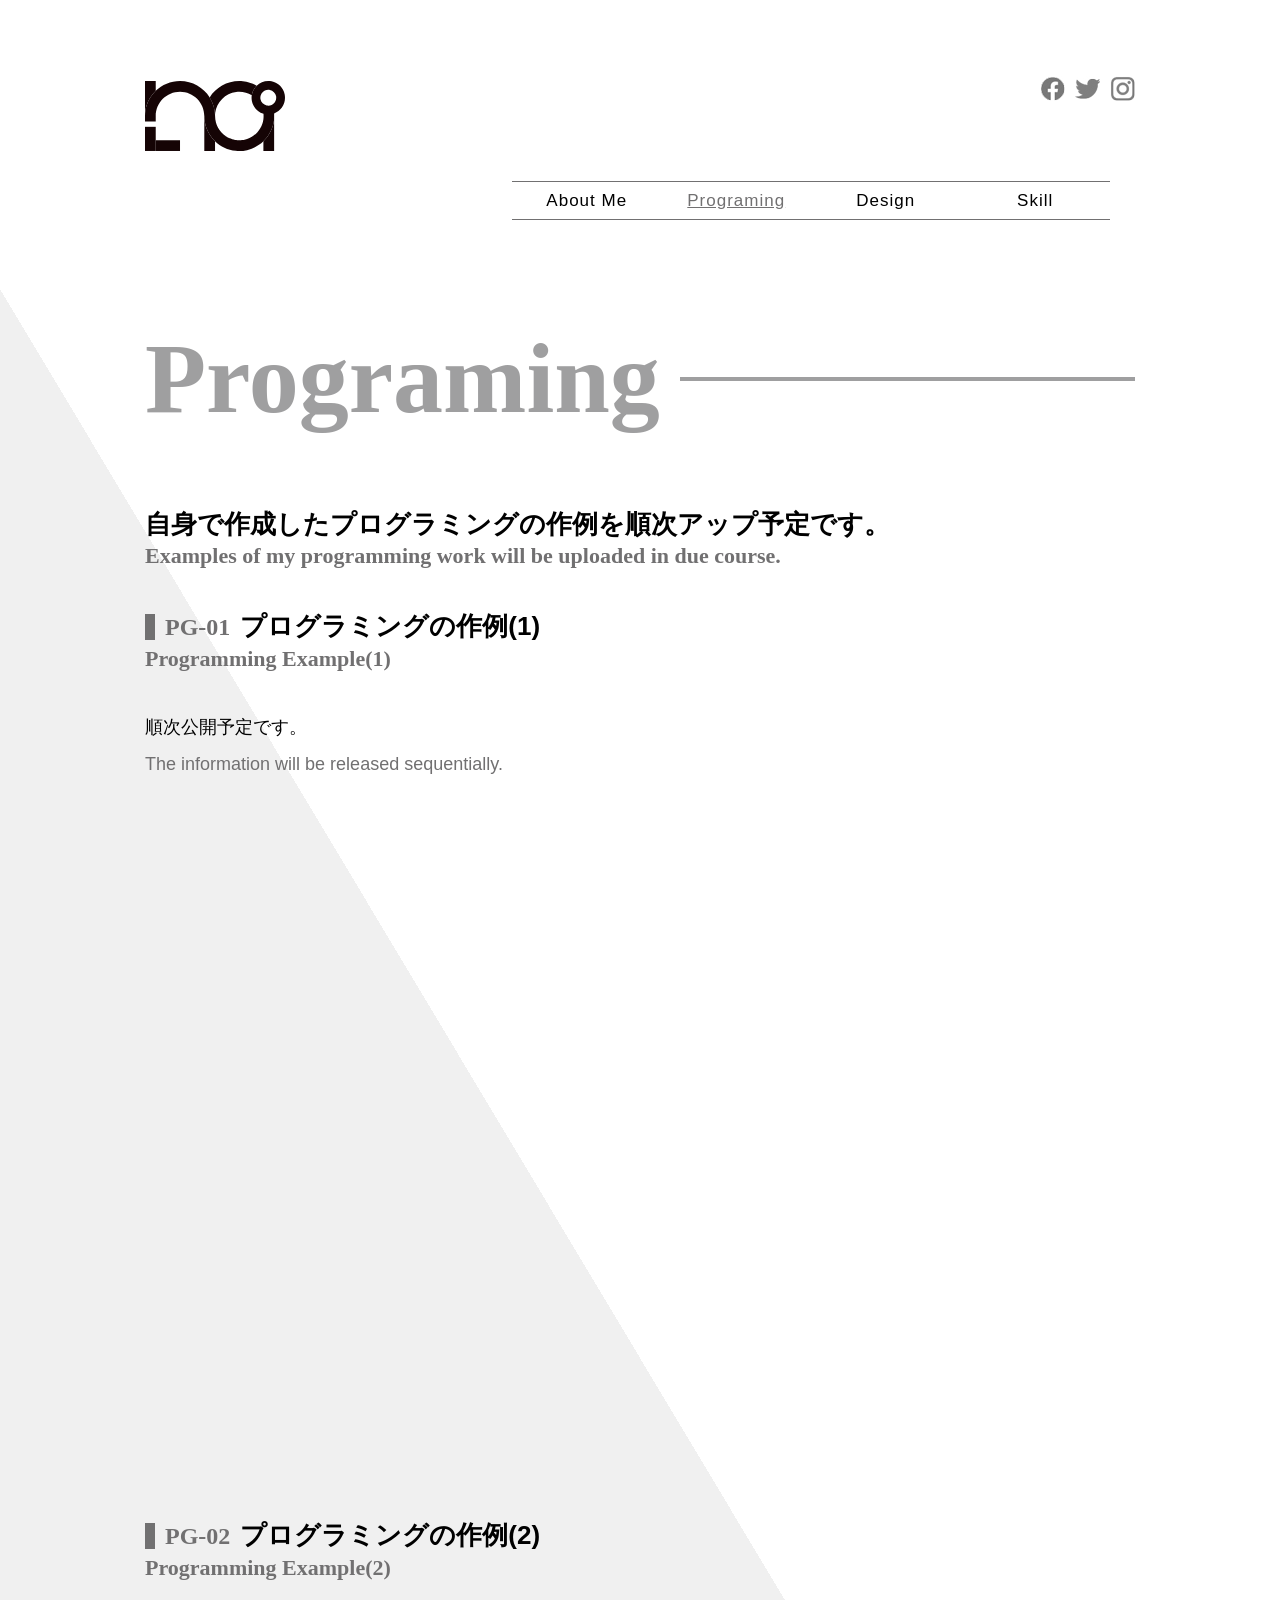
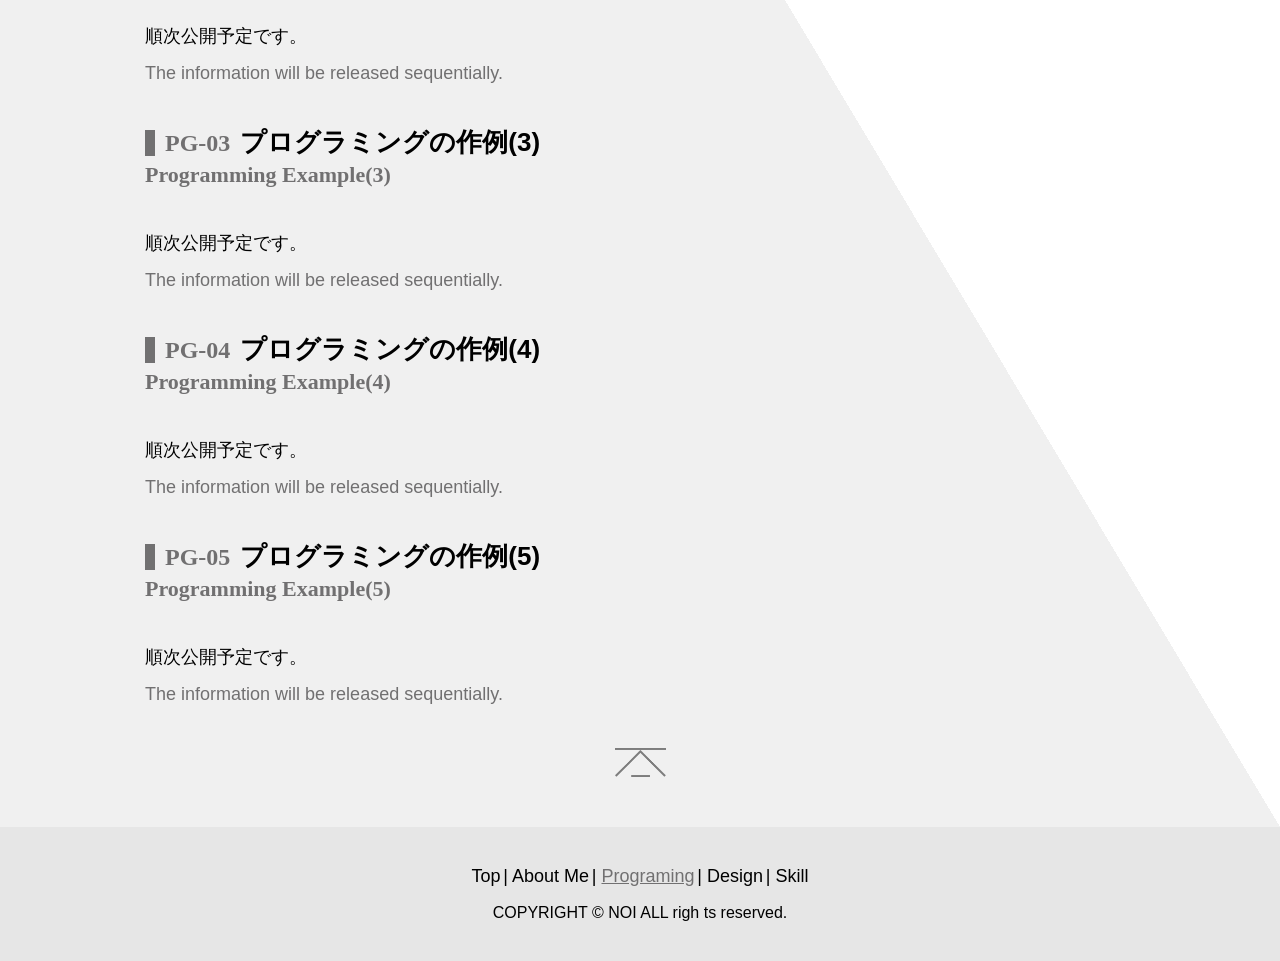
==== noi_portfolio/programing/index.html @ 9455e239 "Add files via upload" ====
<!doctype html>
<html lang="ja" dir="ltr">
<head>
  <meta charset="utf-8">
  <meta name="viewport" content="width=device-width">
  <meta name="format-detection" content="telephon=no">
  <meta name="description" content="NOI Norihito Ishimuraのポートフォリオです。">
  <meta name="keywords" content="ポートフォリオ ">
  <title>Programing | NOI Norihito Ishimura</title>
  <link rel="icon" href="../favicon.ico">
  <link href="../css/riset.css" rel="stylesheet" type="text/css">
  <link href="../css/common.css" rel="stylesheet" type="text/css">
  <link href="../css/programing.css" rel="stylesheet" type="text/css">
</head>
<body id="programing">
  <div id="wrapper">
    <header>
      <h1><a href="../index.html"><img src="../images/logo.svg" alt="NOI Norihito Ishimura"></a></h1>
      <nav>
        <ul>
          <li class="nav2"><a href="../about/index.html">About Me</a></li>
          <li class="nav3"><a href="../programing/index.html">Programing</a></li>
          <li class="nav4"><a href="../design/index.html">Design</a></li>
          <li class="nav5"><a href="../skill/index.html">Skill</a></li>
        </ul>
      </nav>
      <div class="sub_nav">
        <ul>
          <li><a href=""><img src="../images/fb.jpg" alt="facebook"></a></li>
          <li><a href=""><img src="../images/twitter.jpg" alt="twitter"></a></li>
          <li><a href=""><img src="../images/insta.jpg" alt="instagram"></a></li>
        </ul>
      </div>
    </header>
    <main>
      <section class="section_programing">
        <h2 class="h2_1">Programing</h2>
        <h3>自身で作成したプログラミングの作例を順次アップ予定です。<br/><span class="h3_eng">Examples of my programming work will be uploaded in due course.</span></h3>
        <h3><span class="line">PG-01</span>プログラミングの作例(1)<br/><span class="h3_eng">Programming Example(1)</span></h3>
        <p>順次公開予定です。</p>
        <p class="p_eng">The information will be released sequentially.</p>
        <iframe
          src="https://carbon.now.sh/embed?bg=rgba%28171%2C+184%2C+195%2C+1%29&t=seti&wt=none&l=auto&width=990&ds=true&dsyoff=20px&dsblur=68px&wc=true&wa=true&pv=56px&ph=56px&ln=true&fl=1&fm=Hack&fs=14px&lh=133%25&si=false&es=2x&wm=false&code=%2524%28function%2520%28%29%2520%257B%250A%2520%2520var%2520webStorage%2520%253D%2520function%2520%28%29%2520%257B%250A%2520%2520%2520%2520if%2520%28sessionStorage.getItem%28%27access%27%29%29%2520%257B%250A%2520%2520%2520%2520%2520%2520%252F%252F2%25E5%259B%259E%25E7%259B%25AE%25E4%25BB%25A5%25E9%2599%258D%25E3%2582%25A2%25E3%2582%25AF%25E3%2582%25BB%25E3%2582%25B9%25E6%2599%2582%25E3%2581%25AE%25E5%2587%25A6%25E7%2590%2586%250A%2520%2520%2520%2520%2520%2520%2524%28%27.start%27%29.css%28%27display%27%252C%2520%27none%27%29%250A%2520%2520%2520%2520%257D%2520else%2520%257B%250A%2520%2520%2520%2520%2520%2520%252F%252F%25E5%2588%259D%25E5%259B%259E%25E3%2582%25A2%25E3%2582%25AF%25E3%2582%25BB%25E3%2582%25B9%25E6%2599%2582%25E3%2581%25AE%25E5%2587%25A6%25E7%2590%2586%250A%2520%2520%2520%2520%2520%2520sessionStorage.setItem%28%27access%27%252C%2520%27firstTime%27%29%250A%2520%2520%2520%2520%2520%2520setTimeout%28function%2520%28%29%2520%257B%250A%2520%2520%2520%2520%2520%2520%2520%2520%2524%28%27.start%2520.1%27%29.fadeIn%281600%29%250A%2520%2520%2520%2520%2520%2520%257D%252C%2520500%29%2520%252F%252F0.5%25E7%25A7%2592%25E5%25BE%258C%25E3%2581%25AB%25E3%2583%2595%25E3%2582%25A7%25E3%2583%25BC%25E3%2583%2589%25E3%2582%25A4%25E3%2583%25B3%21%250A%2520%2520%2520%2520%2520%2520setTimeout%28function%2520%28%29%2520%257B%250A%2520%2520%2520%2520%2520%2520%2520%2520%2524%28%27.start%2520.1%27%29.fadeOut%28500%29%250A%2520%2520%2520%2520%2520%2520%257D%252C%25203000%29%2520%252F%252F3%25E7%25A7%2592%25E5%25BE%258C%25E3%2583%2595%25E3%2582%25A7%25E3%2583%25BC%25E3%2583%2589%25E3%2582%25A2%25E3%2582%25A6%25E3%2583%2588%25EF%25BC%2581%250A%2520%2520%2520%2520%2520%2520setTimeout%28function%2520%28%29%2520%257B%250A%2520%2520%2520%2520%2520%2520%2520%2520%2524%28%27.start%2520.2%27%29.fadeIn%281600%29%250A%2520%2520%2520%2520%2520%2520%257D%252C%25203500%29%2520%252F%252F3.5%25E7%25A7%2592%25E5%25BE%258C%25E3%2581%25AB%25E3%2583%25AD%25E3%2582%25B4%25E3%2582%2592%25E3%2583%2595%25E3%2582%25A7%25E3%2583%25BC%25E3%2583%2589%25E3%2582%25A4%25E3%2583%25B3%21%250A%2520%2520%2520%2520%2520%2520setTimeout%28function%2520%28%29%2520%257B%250A%2520%2520%2520%2520%2520%2520%2520%2520%2524%28%27.start%27%29.fadeOut%28500%29%250A%2520%2520%2520%2520%2520%2520%257D%252C%25206000%29%2520%252F%252F6%25E7%25A7%2592%25E5%25BE%258C%25E3%2581%25AB%25E3%2583%2595%25E3%2582%25A7%25E3%2583%25BC%25E3%2583%2589%25E3%2582%25A2%25E3%2582%25A6%25E3%2583%2588%25EF%25BC%2581%250A%2520%2520%2520%2520%257D%250A%2520%2520%257D%250A%2520%2520webStorage%28%29%250A%257D"
          style="width: 613px; height: 700px;border:0; transform: scale(1); overflow:hidden;"
          sandbox="allow-scripts allow-same-origin">
        </iframe>
        <h3><span class="line">PG-02</span>プログラミングの作例(2)<br/><span class="h3_eng">Programming Example(2)</span></h3>
        <p>順次公開予定です。</p>
        <p class="p_eng">The information will be released sequentially.</p>
        <h3><span class="line">PG-03</span>プログラミングの作例(3)<br/><span class="h3_eng">Programming Example(3)</span></h3>
        <p>順次公開予定です。</p>
        <p class="p_eng">The information will be released sequentially.</p>
        <h3><span class="line">PG-04</span>プログラミングの作例(4)<br/><span class="h3_eng">Programming Example(4)</span></h3>
        <p>順次公開予定です。</p>
        <p class="p_eng">The information will be released sequentially.</p>
        <h3><span class="line">PG-05</span>プログラミングの作例(5)<br/><span class="h3_eng">Programming Example(5)</span></h3>
        <p>順次公開予定です。</p>
        <p class="p_eng">The information will be released sequentially.</p>
        <div class="botton">
          <p><a href="#wrapper"><img src="../images/botton.png" width="51" alt="上に戻る"></a></p>
        </div>
      </section>
    </div>
    <footer>
      <ul>
        <li class="nav1"><a href="../index.html">Top</a></li>
        <li class="nav2"><a href="../about/index.html">About Me</a></li>
        <li class="nav3"><a href="../programing/index.html">Programing</a></li>
        <li class="nav4"><a href="../design/index.html">Design</a></li>
        <li class="nav5"><a href="../skill/index.html">Skill</a></li>
      </ul>
      <p><small>COPYRIGHT &copy; NOI ALL righ ts reserved.</small></p>
    </footer>
  </main>
</body>
</html>
---- noi_portfolio/css/riset.css ----
@charset "UTF-8";

/* Reset CSS - 2020.03
---------------------------------------------------*/
html, body, div, span, applet, object, iframe, h1, h2, h3, h4, h5, h6, p, blockquote, pre, a, abbr, acronym, address, big, cite, code, del, dfn, em, img, ins, kbd, q, s, samp, small, strike, strong, sub, sup, ruby, tt, var, b, u, i, center, dl, dt, dd, ol, ul, li, form, fieldset, legend, label, header, footer, hgroup, menu, nav, main, article, section, aside, details, figure, figcaption, canvas, embed, output, summary, time, mark, audio, video {
	margin: 0;
	padding: 0;
	border: 0;
	font-size: 100%;
	vertical-align: baseline;
}
header, footer, hgroup, menu, nav, main, article, section, aside, details, figure, figcaption {
	display: block;
}
body {
	line-height: 1;
}
ol, ul {
	list-style: none;
}
hr {
	display: none;
}
address, em {
	font-style: normal;
}
table {
	border-collapse: collapse;
	border-spacing: 0;
}
img {
	vertical-align: bottom;
	border: none;
}

/* Fonts
---------------------------------------------------*/
body {
	font-family: "游ゴシック Medium", "Yu Gothic Medium", "游ゴシック", "Yu Gothic", "游ゴシック体", YuGothic, "ヒラギノ角ゴ Pro W3", "Hiragino Kaku Gothic Pro", "メイリオ", Meiryo, Osaka, "ＭＳ Ｐゴシック", "MS PGothic", Sans-Serif;
}

/* clearfix
---------------------------------------------------*/
.clearfix::after {
	content: '';
	display: block;
	clear: both;
	height: 0;
}
---- noi_portfolio/css/common.css ----
html {
    scroll-behavior: smooth;
    font-size: 62.5%;
}

#wrapper {
	max-width: 1280px;
	min-width: 320px;
	margin: 0px auto;
}
header {
    width:100%;
    position: relative;
    z-index: 0;
    min-height: 249px;
}
h1{
    position: absolute;
    top:81px;
    left:11.33%;
    z-index: 1;
}

nav{
    width:48.67%;
    position:absolute;
    top:181px;
    left:40%;
    right:11.33%;
    z-index: 1;
}
nav ul{
    font-size:0;
}
nav ul li{
    width:21.96%;
    display: inline-block;
    text-align: center;
    padding: 10px 1.02%;
}
nav ul li a{
    text-decoration: none;
    color:#000;
    font-size:1.7rem;
    word-break: break-all;
    font-family: Arial;
    letter-spacing: 0.1rem;
}
nav ul li a:hover{
    text-decoration: none;
    color:#717071;
}
.sub_nav {
    text-align: right;
    width:38.75%;
    position: absolute;
    top:76px;
    left:49.92%;
    z-index: 1;
}
.sub_nav ul{
    font-size:0;
}
.sub_nav ul li{
    display: inline-block;
}
    nav ul li:nth-child(1){
        border-top: solid 1px;
        border-bottom: solid 1px;
        border-color: #717071;
    }
    nav ul li:nth-child(2){
        border-top: solid 1px;
        border-bottom: solid 1px;
        border-color: #717071;
    }
    nav ul li:nth-child(3){
        border-top: solid 1px;
        border-bottom: solid 1px;
        border-color: #717071;
    }
    nav ul li:nth-child(4){
        border-top: solid 1px;
        border-bottom: solid 1px;
        border-color: #717071;
    }
.sub_nav ul li:nth-child(2){
    margin:0 2.02%;
}
/**ここまでcommon**/


/**ここからcomon**/
footer{
    width: 100%;
    background: #e6e6e6;
}
footer ul{
    text-align: center;
    padding-top:40px;
    padding-bottom:20px;
}
footer ul li{
    display: inline-block;
    font-size:1.8rem;
}
footer ul li a{
    text-decoration: none;
    color:#000;
}
footer ul li+li::before{
    content:" | ";
}
footer p{
    text-align: center;
    font-size:1.6rem;
    padding-bottom:40px;
}


/* responsive */
@media screen and (max-width: 680px){

    header {
        width:100%;
        position: relative;
        z-index: 0;
        min-height: 324px;
    }
    h1{
        position: absolute;
        top:40px;
        left: 50%;
        transform: translateX(-50%);
        z-index: 1;
    }
    h1 img{
        width:148px;
        position: absolute;
        left: 50%;
        transform: translateX(-50%);
    }

    nav{
        width:93.75%;
        position:absolute;
        top:150px;
        left: 50%;
        transform: translateX(-50%);
        display: inline-block;
        z-index: 1;
    }
    nav ul{
        font-size:0;
    }
    nav ul li{
        display: inline-block;
        text-align: center;
        word-break: break-all;
        padding: 10px 0;

    }
    nav ul li:nth-child(1){
        width: 49%;
        border-top: solid 2px;
        border-bottom: solid 1px;
        border-left: solid 2px;
        border-right: solid 1px;
        border-color: #717071;
    }
    nav ul li:nth-child(2){
        width: 49%;
        border-top: solid 2px;
        border-bottom: solid 1px;
        border-left: solid 1px;
        border-right: solid 2px;
        border-color: #717071;
    }
    nav ul li:nth-child(3){
        width: 49%;
        border-bottom: solid 2px;
        border-left: solid 2px;
        border-right: solid 1px;
        border-color: #717071;
    }
    nav ul li:nth-child(4){
        width: 49%;
        border-bottom: solid 2px;
        border-left: solid 1px;
        border-right: solid 2px;
        border-color: #717071;
    }
    nav ul li a{
        display:block;
        text-decoration: none;
        color:#000;
        font-size:2.4rem;
        font-family: Arial;
        /**letter-spacing:0.2em;**/
    }

    .sub_nav {
        text-align: center;
        width:43.13%;
        position: absolute;
        top:268px;
        left: 50%;
        transform: translateX(-50%);
        z-index: 1;
    }
    .sub_nav ul{
        font-size:0;
    }
    .sub_nav ul li{
        width:28.5%;
        display: inline-block;
    }
    .sub_nav ul li:nth-child(2){
        margin:0 7.25%;
    }

    .pc{
        display: none;
    }
    .sp{
        display: inline;
    }
    .mainVisual p img{
        width: 100%;
    }
    .main_txt{
    width: 100%;
    position:absolute;
    top:0px;
    z-index: 0;
    left: 50%;
	top: 50%;
	transform: translate(-50%, -50%);
    text-align: center;
    font-size:2.3rem;
    color:#fff;
    font-family: Arial;
    letter-spacing:0.1em;
    }
    footer{
        width: 100%;
        background: #e6e6e6;
    }
    footer ul{
        text-align: center;
        padding-top:40px;
        padding-bottom:20px;
        letter-spacing: 0;
    }
    footer ul li{
        display: inline-block;
        font-size:1.6rem;
    }
    footer ul li a{
        text-decoration: none;
        color:#000;
    }
    footer ul li+li::before{
        content:" | ";
    }
    footer p{
        text-align: center;
        font-size:1.4rem;
        padding-bottom:40px;
    }
}
#top .nav1 a,
#about .nav2 a,
#programing .nav3 a,
#design .nav4 a,
#skill .nav5 a{
    color:#717071;
    text-decoration: underline;
}
---- noi_portfolio/css/programing.css ----
.section_programing{
    width:100%;
    background: linear-gradient(to bottom left, rgba(255,255,255,0) 50%, #F0F0F0 50%) no-repeat bottom left/100% 100%;
    margin-top:40px;
}
.h2_1{
    margin: 0 auto;
    width: 77.34%;
    font-size:10rem;
    text-align: left;
    word-break: break-all;
    padding: 40px 0 80px 0;
    color:#9f9fa0;
    font-family: Arial Bold;
    display:flex;align-items: center;
}
.h2_1:after{
    margin-left: 2rem;
    border-top:4px solid #9f9fa0;
    content:""; flex-grow:1;}

.h2_2{
    margin: 0 auto;
    width: 77.34%;
    font-size:9rem;
    text-align: right;
    word-break: break-all;
    padding: 140px 0 80px 0;
    color:#9f9fa0;
    font-family: Arial Bold;
    display:flex;align-items: center;
}

.h2_2:before{
    margin-right: 2rem;
    border-top:4px solid #9f9fa0;
    content:""; flex-grow:1;
}
section h3{
    margin: 0 auto;
    width: 77.34%;
    font-size:2.6rem;
    text-align: left;
    word-break: break-all;
    padding-bottom: 40px;
    line-height: 3rem;
}
section h3 .line{
    font-size:2.4rem;
    padding: 0 10px;
    font-family: Arial Bold;
    border-left:solid 10px;
    border-color: #717071;
    color:#717071;
}
section h3 .h3_eng{
    font-size:2.2rem;
    padding-top:10px;
    font-family: Arial Bold;
    color:#717071;
}
section p{
    margin: 0 auto;
    line-height: 1.5;
    width: 77.34%;
    font-size:1.8rem;
    text-align: justify;
    padding-bottom: 10px;
}
section .p_eng{
    margin: 0 auto;
    line-height: 1.5;
    width: 77.34%;
    font-size:1.8rem;
    text-align: justify;
    padding-bottom: 40px;
    color: #717071;
}

.list{
    margin: 0 auto;
    line-height: 1.5;
    width: 77.34%;
    font-size:1.8rem;
    padding-bottom: 0px;
    text-align: center;
    display: block;
}
.list_eng{
    color: #717071;
}

section ul{
    padding-left: 20px;
    list-style-type: disc;
    display: inline-block;
    margin-bottom:80px;
}

section ul li{
    text-align: justify;
}

.list_2{
        margin: 0 auto;
        line-height: 1.5;
        width: 77.34%;
        font-size:1.8rem;
        padding-bottom: 40px;
        display: block;
    }

.list_2 ol{
        padding-left: 20px;
        list-style-type: none;
        margin-bottom:0px;
        text-align: center;
    }

.list_2 ol li{
        text-align: center;
    }
section p .p_line{
    font-size:1.8rem;
    padding: 0 10px;
    font-family: Arial Bold;
    border-left:solid 4px;
    border-color: #717071;
    color:#717071;
}
iframe{
    margin: 0 auto;
    width: 79%;
    padding: 0 10.5%;
    height: 700px;
}
.p_margin{
    padding-left:5.05%;
}

.botton{
    width:5.05%;
    margin: 0 auto;
    text-align: center;
    padding:0 0 40px 0;
}
/* responsive */
@media screen and (max-width: 680px){
    .h2_1{
    margin: 0 auto;
    width: 87.5%;
    font-size:4.5rem;
    text-align: left;
    padding:20px 0;
    color:#9f9fa0;
    font-family: Arial Bold;
    }

    .h2_1:after{
    margin-left: 1rem;
    border-top:4px solid #9f9fa0;
    content:""; flex-grow:1;
    }

    .h2_2{
    margin: 0 auto;
    width: 87.5%;
    font-size:4.5rem;
    text-align: right;
    word-break: break-all;
    padding: 20px 0;
    color:#9f9fa0;
    font-family: Arial Bold;
    }

    .h2_2:before{
    margin-right: 1rem;
    border-top:4px solid #9f9fa0;
    content:""; flex-grow:1;
    }
    section h3{
    margin: 0 auto;
    line-height: 2.8rem;
    width: 87.5%;
    font-size:2rem;
    text-align: justify;
    word-break: break-all;
    padding-bottom: 20px;
    }
    section h3 .line{
    font-size:2rem;
    padding: 0 10px;
    font-family: Arial Bold;
    border-left:solid 10px;
    border-color: #717071;
    color:#717071;
    }
    section p{
        margin: 0 auto;
        line-height: 2.5rem;
        width: 87.5%;
        font-size:1.8rem;
        text-align:left;
        padding-bottom: 10px;
    }
    section .p_eng{
    margin: 0 auto;
    line-height: 2.5rem;
    width: 87.5%;
    font-size:1.8rem;
    padding-bottom: 20px;
    color: #717071;
    text-align: left;
    letter-spacing:0.1rem;
    }
    .list{
    padding-bottom: 0px;
    }
    .list_2{
    padding-bottom: 20px;
    }
    section ul{
    margin-bottom: 0;
    padding-bottom:20px;
    }
    .botton{
    width:15.63%;
    margin: 0 auto;
    text-align: center;
    padding:40px 0;
    }
    section iframe{
    margin: 0 auto;
    max-width: 87.5%;
    padding: 0 6.25% 20px;
    }
}
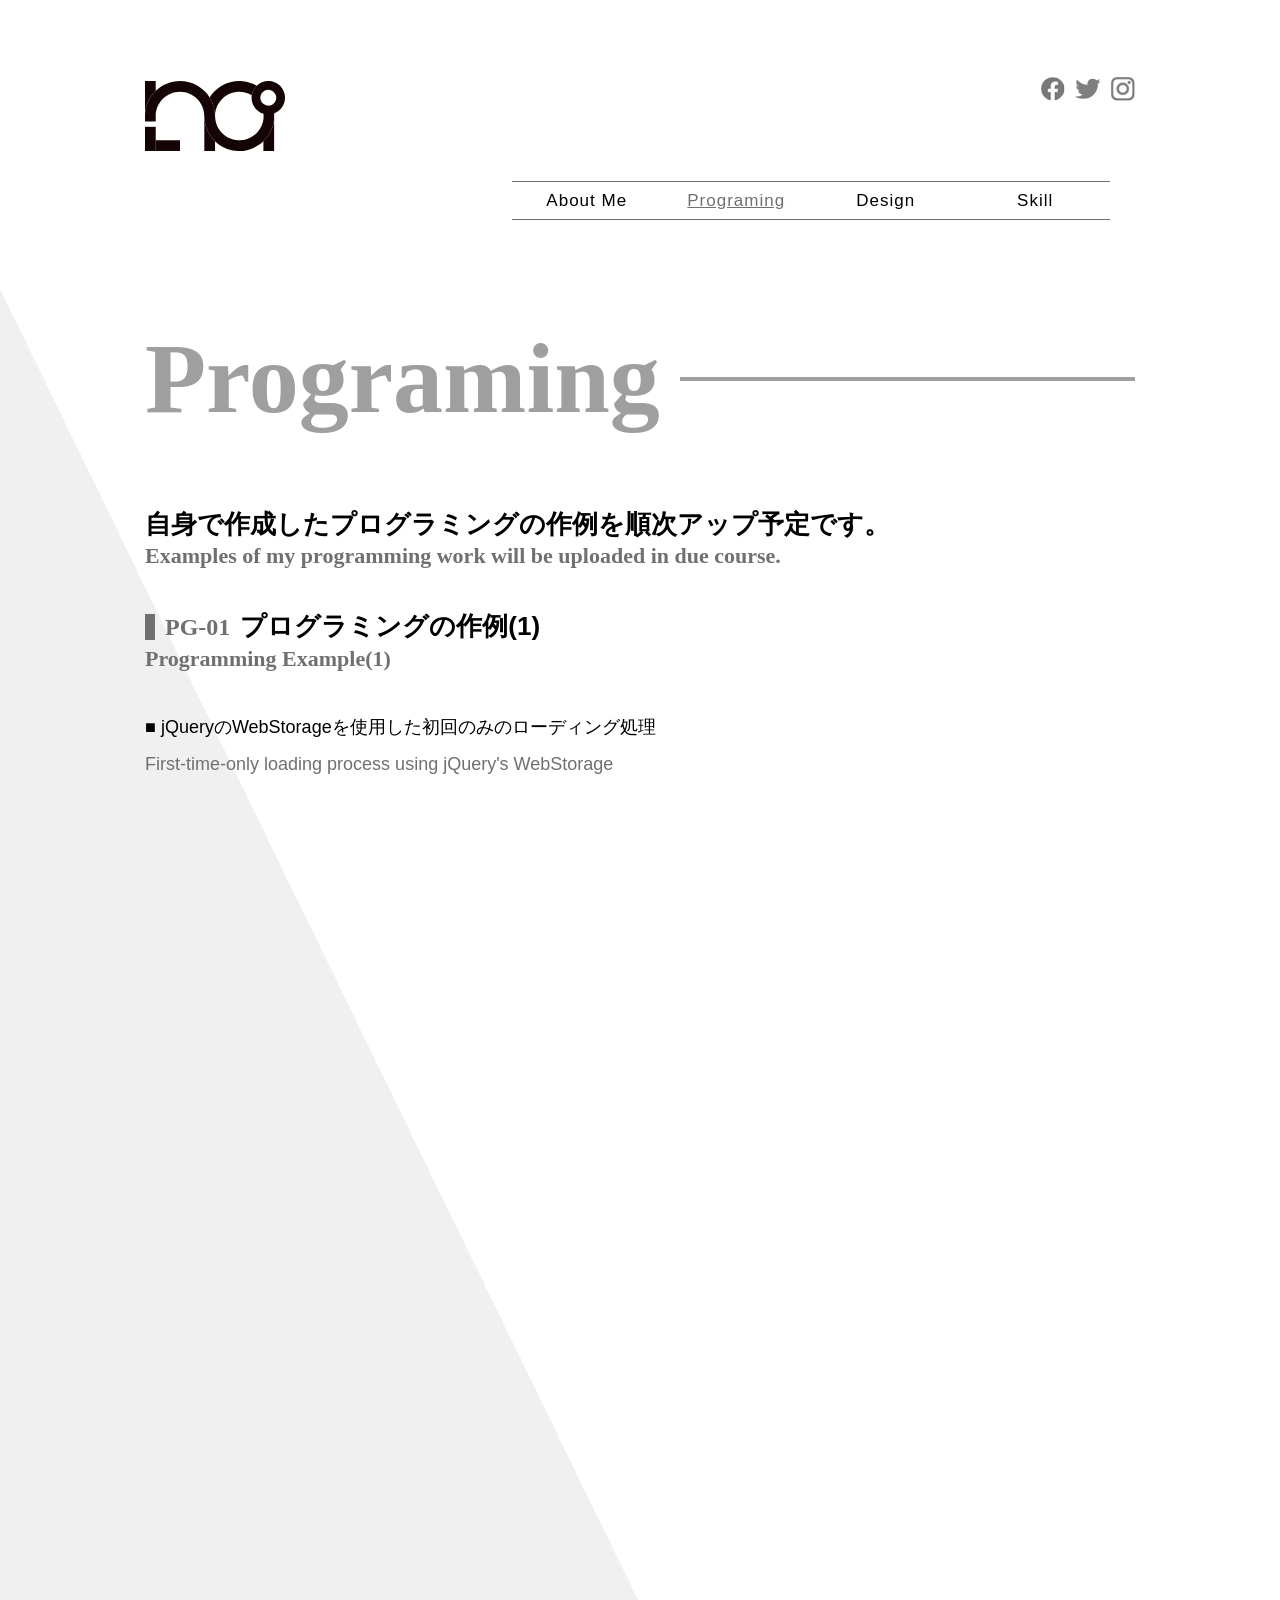
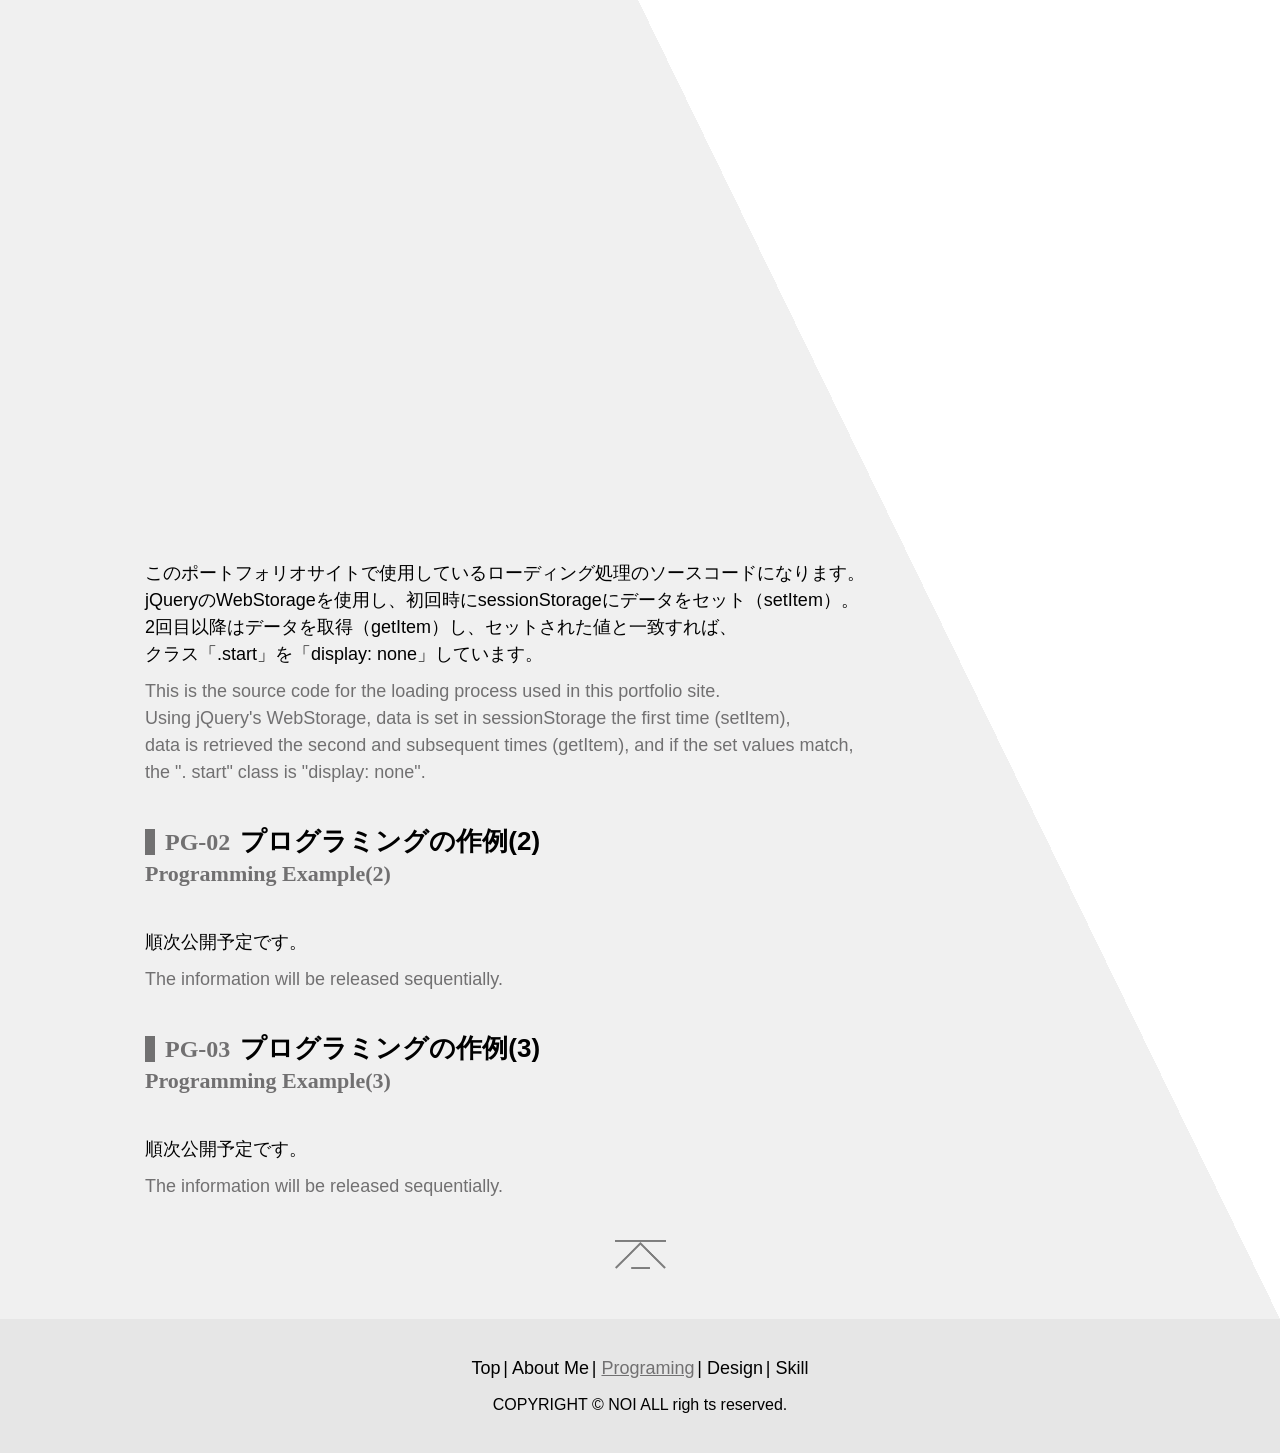
==== commit 83921f42: "Add files via upload" ====
--- a/noi_portfolio/programing/index.html
+++ b/noi_portfolio/programing/index.html
@@ -37,40 +37,47 @@
         <h2 class="h2_1">Programing</h2>
         <h3>自身で作成したプログラミングの作例を順次アップ予定です。<br/><span class="h3_eng">Examples of my programming work will be uploaded in due course.</span></h3>
         <h3><span class="line">PG-01</span>プログラミングの作例(1)<br/><span class="h3_eng">Programming Example(1)</span></h3>
-        <p>順次公開予定です。</p>
-        <p class="p_eng">The information will be released sequentially.</p>
-        <iframe
-          src="https://carbon.now.sh/embed?bg=rgba%28171%2C+184%2C+195%2C+1%29&t=seti&wt=none&l=auto&width=990&ds=true&dsyoff=20px&dsblur=68px&wc=true&wa=true&pv=56px&ph=56px&ln=true&fl=1&fm=Hack&fs=14px&lh=133%25&si=false&es=2x&wm=false&code=%2524%28function%2520%28%29%2520%257B%250A%2520%2520var%2520webStorage%2520%253D%2520function%2520%28%29%2520%257B%250A%2520%2520%2520%2520if%2520%28sessionStorage.getItem%28%27access%27%29%29%2520%257B%250A%2520%2520%2520%2520%2520%2520%252F%252F2%25E5%259B%259E%25E7%259B%25AE%25E4%25BB%25A5%25E9%2599%258D%25E3%2582%25A2%25E3%2582%25AF%25E3%2582%25BB%25E3%2582%25B9%25E6%2599%2582%25E3%2581%25AE%25E5%2587%25A6%25E7%2590%2586%250A%2520%2520%2520%2520%2520%2520%2524%28%27.start%27%29.css%28%27display%27%252C%2520%27none%27%29%250A%2520%2520%2520%2520%257D%2520else%2520%257B%250A%2520%2520%2520%2520%2520%2520%252F%252F%25E5%2588%259D%25E5%259B%259E%25E3%2582%25A2%25E3%2582%25AF%25E3%2582%25BB%25E3%2582%25B9%25E6%2599%2582%25E3%2581%25AE%25E5%2587%25A6%25E7%2590%2586%250A%2520%2520%2520%2520%2520%2520sessionStorage.setItem%28%27access%27%252C%2520%27firstTime%27%29%250A%2520%2520%2520%2520%2520%2520setTimeout%28function%2520%28%29%2520%257B%250A%2520%2520%2520%2520%2520%2520%2520%2520%2524%28%27.start%2520.1%27%29.fadeIn%281600%29%250A%2520%2520%2520%2520%2520%2520%257D%252C%2520500%29%2520%252F%252F0.5%25E7%25A7%2592%25E5%25BE%258C%25E3%2581%25AB%25E3%2583%2595%25E3%2582%25A7%25E3%2583%25BC%25E3%2583%2589%25E3%2582%25A4%25E3%2583%25B3%21%250A%2520%2520%2520%2520%2520%2520setTimeout%28function%2520%28%29%2520%257B%250A%2520%2520%2520%2520%2520%2520%2520%2520%2524%28%27.start%2520.1%27%29.fadeOut%28500%29%250A%2520%2520%2520%2520%2520%2520%257D%252C%25203000%29%2520%252F%252F3%25E7%25A7%2592%25E5%25BE%258C%25E3%2583%2595%25E3%2582%25A7%25E3%2583%25BC%25E3%2583%2589%25E3%2582%25A2%25E3%2582%25A6%25E3%2583%2588%25EF%25BC%2581%250A%2520%2520%2520%2520%2520%2520setTimeout%28function%2520%28%29%2520%257B%250A%2520%2520%2520%2520%2520%2520%2520%2520%2524%28%27.start%2520.2%27%29.fadeIn%281600%29%250A%2520%2520%2520%2520%2520%2520%257D%252C%25203500%29%2520%252F%252F3.5%25E7%25A7%2592%25E5%25BE%258C%25E3%2581%25AB%25E3%2583%25AD%25E3%2582%25B4%25E3%2582%2592%25E3%2583%2595%25E3%2582%25A7%25E3%2583%25BC%25E3%2583%2589%25E3%2582%25A4%25E3%2583%25B3%21%250A%2520%2520%2520%2520%2520%2520setTimeout%28function%2520%28%29%2520%257B%250A%2520%2520%2520%2520%2520%2520%2520%2520%2524%28%27.start%27%29.fadeOut%28500%29%250A%2520%2520%2520%2520%2520%2520%257D%252C%25206000%29%2520%252F%252F6%25E7%25A7%2592%25E5%25BE%258C%25E3%2581%25AB%25E3%2583%2595%25E3%2582%25A7%25E3%2583%25BC%25E3%2583%2589%25E3%2582%25A2%25E3%2582%25A6%25E3%2583%2588%25EF%25BC%2581%250A%2520%2520%2520%2520%257D%250A%2520%2520%257D%250A%2520%2520webStorage%28%29%250A%257D"
-          style="width: 613px; height: 700px;border:0; transform: scale(1); overflow:hidden;"
+        <p>
+          ■ jQueryのWebStorageを使用した初回のみのローディング処理
+        </p>
+        <p class="p_eng">
+        First-time-only loading process using jQuery's WebStorage
+        </p>
+        <iframe class="sc"
+          src="https://carbon.now.sh/embed?bg=rgba%28171%2C+184%2C+195%2C+1%29&t=seti&wt=none&l=auto&width=680&ds=false&dsyoff=20px&dsblur=68px&wc=true&wa=true&pv=56px&ph=56px&ln=true&fl=1&fm=Hack&fs=14px&lh=133%25&si=false&es=2x&wm=true&code=%253C%21--%2520HTML%2520--%253E%250A%250A%253Cdiv%2520class%253D%2522start%2522%253E%250A%2520%2520%253Cp%2520class%253D%25221%2522%253ENOI%2520%253D%2520Norihito%2520Ishimura%253Cbr%252F%253E%250A%2520%2520%2520%2520%253Cspan%2520class%253D%2522main_subtxt2%2522%253E%250A%2520%2520%2520%2520%2520%2520This%2520site%2520is%2520a%2520portfolio%2520site%2520of%2520NOI.%250A%2520%2520%2520%2520%253C%252Fspan%253E%250A%2520%2520%253C%252Fp%253E%250A%2520%2520%253Cp%2520class%253D%25222%2522%253E%250A%2520%2520%2520%2520%253Cimg%2520src%253D%2522images%252Flogo.svg%2522%2520alt%253D%2522NOI%2520Norihito%2520Ishimura%2522%253E%250A%2520%2520%253C%252Fp%253E%250A%253C%252Fdiv%253E%250A%250A%253C%21--%2520CSS%2520--%253E%250A%250A.start%2520%257B%250A%2520%2520background%253A%2520%2523FFF%253B%250A%2520%2520position%253A%2520fixed%253B%250A%2520%2520top%253A%25200%253B%250A%2520%2520left%253A%25200%253B%250A%2520%2520height%253A%2520100vh%253B%250A%2520%2520width%253A%2520100%2525%253B%250A%257D%250A.start%2520p%2520%257B%250A%2520%2520font-size%253A%25202.3rem%253B%250A%2520%2520width%253A%252093.75%2525%253B%250A%2520%2520padding%253A0%25203.13%2525%253B%250A%2520%2520word-break%253A%2520break-all%253B%250A%2520%2520text-align%253A%2520center%253B%250A%2520%2520position%253A%2520fixed%253B%250A%2520%2520left%253A%252050%2525%253B%250A%2520%2520top%253A%252050%2525%253B%250A%2520%2520transform%253A%2520translate%28-50%2525%252C%2520-50%2525%29%253B%250A%2520%2520display%253A%2520none%253B%250A%2520%2520font-family%253A%2520Arial%253B%250A%2520%2520letter-spacing%253A0.1em%253B%250A%257D%250A%250A%253C%21--%2520JS%28jQuery%25E3%2581%25AEWebStorage%25E3%2582%2592%25E4%25BD%25BF%25E7%2594%25A8%29%2520--%253E%250A%250A%2524%28function%2520%28%29%2520%257B%250A%2509var%2520opAnime%2520%253D%2520function%2520%28%29%2520%257B%250A%2509%2509if%2520%28sessionStorage.getItem%28%27access%27%29%29%2520%257B%2520%252F%252F2%25E5%259B%259E%25E7%259B%25AE%25E4%25BB%25A5%25E9%2599%258D%25E3%2582%25A2%25E3%2582%25AF%25E3%2582%25BB%25E3%2582%25B9%25E6%2599%2582%25E3%2581%25AE%25E5%2587%25A6%25E7%2590%2586%250A%2509%2509%2509%2524%28%2522.start%2522%29.css%28%27display%27%252C%2520%27none%27%29%253B%250A%2509%2509%257D%2520else%2520%257B%2520%252F%252F%25E5%2588%259D%25E5%259B%259E%25E3%2582%25A2%25E3%2582%25AF%25E3%2582%25BB%25E3%2582%25B9%25E6%2599%2582%25E3%2581%25AE%25E5%2587%25A6%25E7%2590%2586%250A%2509%2509%2509sessionStorage.setItem%28%27access%27%252C%2520%27firstTime%27%29%253B%250A%2509%2509%2509setTimeout%28function%28%29%2520%257B%250A%2509%2509%2509%2509%2524%28%27.start%2520.1%27%29.fadeIn%281600%29%253B%250A%2509%2509%2509%257D%252C500%29%253B%2520%252F%252F0.5%25E7%25A7%2592%25E5%25BE%258C%25E3%2581%25AB%25E3%2583%2595%25E3%2582%25A7%25E3%2583%25BC%25E3%2583%2589%25E3%2582%25A4%25E3%2583%25B3%250A%2509%2509%2509setTimeout%28function%28%29%2520%257B%250A%2509%2509%2509%2509%2524%28%27.start%2520.1%27%29.fadeOut%28500%29%253B%250A%2509%2509%2509%257D%252C3000%29%253B%2520%252F%252F3%25E7%25A7%2592%25E5%25BE%258C%25E3%2583%2595%25E3%2582%25A7%25E3%2583%25BC%25E3%2583%2589%25E3%2582%25A2%25E3%2582%25A6%25E3%2583%2588%250A%2509%2509%2509setTimeout%28function%28%29%2520%257B%250A%2509%2509%2509%2509%2524%28%27.start%2520.2%27%29.fadeIn%281600%29%253B%250A%2509%2509%2509%257D%252C3500%29%253B%2520%252F%252F3.5%25E7%25A7%2592%25E5%25BE%258C%25E3%2581%25AB%25E3%2583%25AD%25E3%2582%25B4%25E3%2582%2592%25E3%2583%2595%25E3%2582%25A7%25E3%2583%25BC%25E3%2583%2589%25E3%2582%25A4%25E3%2583%25B3%250A%2509%2509%2509setTimeout%28function%28%29%2520%257B%250A%2509%2509%2509%2509%2524%28%27.start%27%29.fadeOut%28500%29%253B%250A%2509%2509%2509%257D%252C6000%29%253B%2520%252F%252F6%25E7%25A7%2592%25E5%25BE%258C%25E3%2581%25AB%25E3%2583%2595%25E3%2582%25A7%25E3%2583%25BC%25E3%2583%2589%25E3%2582%25A2%25E3%2582%25A6%25E3%2583%2588%250A%2509%2509%257D%250A%2509%257D%250A%2509opAnime%28%29%250A%257D"
+          style="width: 780px; height: 1340px; border:0; transform: scale(1); overflow:hidden;"
           sandbox="allow-scripts allow-same-origin">
         </iframe>
-        <h3><span class="line">PG-02</span>プログラミングの作例(2)<br/><span class="h3_eng">Programming Example(2)</span></h3>
-        <p>順次公開予定です。</p>
-        <p class="p_eng">The information will be released sequentially.</p>
-        <h3><span class="line">PG-03</span>プログラミングの作例(3)<br/><span class="h3_eng">Programming Example(3)</span></h3>
-        <p>順次公開予定です。</p>
-        <p class="p_eng">The information will be released sequentially.</p>
-        <h3><span class="line">PG-04</span>プログラミングの作例(4)<br/><span class="h3_eng">Programming Example(4)</span></h3>
-        <p>順次公開予定です。</p>
-        <p class="p_eng">The information will be released sequentially.</p>
-        <h3><span class="line">PG-05</span>プログラミングの作例(5)<br/><span class="h3_eng">Programming Example(5)</span></h3>
-        <p>順次公開予定です。</p>
-        <p class="p_eng">The information will be released sequentially.</p>
-        <div class="botton">
-          <p><a href="#wrapper"><img src="../images/botton.png" width="51" alt="上に戻る"></a></p>
-        </div>
-      </section>
-    </div>
-    <footer>
-      <ul>
-        <li class="nav1"><a href="../index.html">Top</a></li>
-        <li class="nav2"><a href="../about/index.html">About Me</a></li>
-        <li class="nav3"><a href="../programing/index.html">Programing</a></li>
-        <li class="nav4"><a href="../design/index.html">Design</a></li>
-        <li class="nav5"><a href="../skill/index.html">Skill</a></li>
-      </ul>
-      <p><small>COPYRIGHT &copy; NOI ALL righ ts reserved.</small></p>
-    </footer>
-  </main>
+        <p>
+          このポートフォリオサイトで使用しているローディング処理のソースコードになります。<br/>
+          jQueryのWebStorageを使用し、初回時にsessionStorageにデータをセット（setItem）。<br/>
+          2回目以降はデータを取得（getItem）し、セットされた値と一致すれば、<br/>
+          クラス「.start」を「display: none」しています。
+        </p>
+        <p class="p_eng">
+          This is the source code for the loading process used in this portfolio site.<br/>Using jQuery's WebStorage, data is set in sessionStorage the first time (setItem),<br/>data is retrieved the second and subsequent times (getItem), and if the set values match,<br/>the ". start" class is "display: none".
+        </p>
+      <h3><span class="line">PG-02</span>プログラミングの作例(2)<br/><span class="h3_eng">Programming Example(2)</span></h3>
+      <p>順次公開予定です。</p>
+      <p class="p_eng">The information will be released sequentially.</p>
+      <h3><span class="line">PG-03</span>プログラミングの作例(3)<br/><span class="h3_eng">Programming Example(3)</span></h3>
+      <p>順次公開予定です。</p>
+      <p class="p_eng">The information will be released sequentially.</p>
+      <div class="botton">
+        <p><a href="#wrapper"><img src="../images/botton.png" width="51" alt="上に戻る"></a></p>
+      </div>
+    </section>
+  </div>
+  <footer>
+    <ul>
+      <li class="nav1"><a href="../index.html">Top</a></li>
+      <li class="nav2"><a href="../about/index.html">About Me</a></li>
+      <li class="nav3"><a href="../programing/index.html">Programing</a></li>
+      <li class="nav4"><a href="../design/index.html">Design</a></li>
+      <li class="nav5"><a href="../skill/index.html">Skill</a></li>
+    </ul>
+    <p><small>COPYRIGHT &copy; NOI ALL righ ts reserved.</small></p>
+  </footer>
+</main>
 </body>
 </html>
